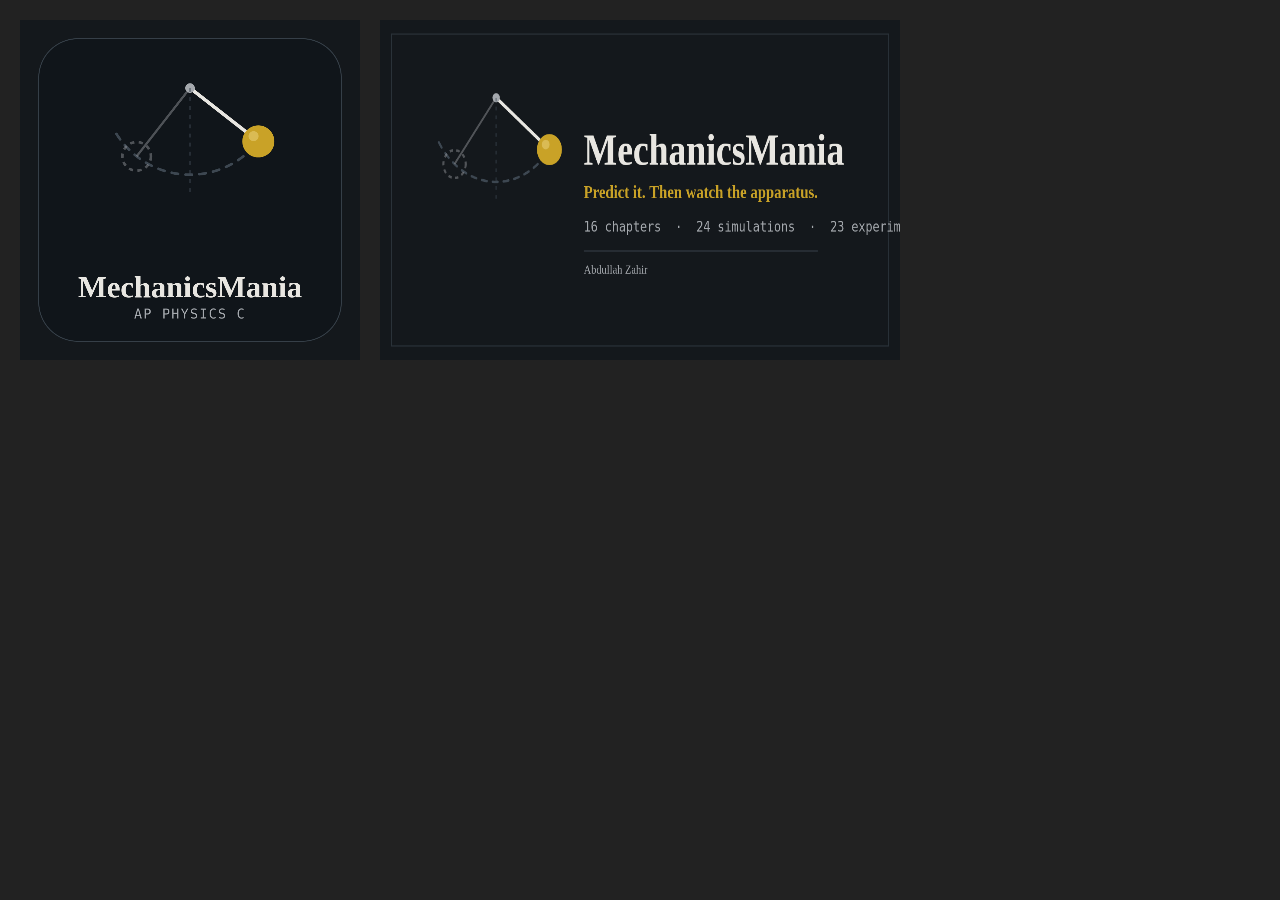
==== frontend/brand/logo-source.html @ 0b3b3548 "Add brand assets and the live site URL Logo at two sizes plus the canvas source that draws them, so " ====
<!doctype html>
<meta charset="utf-8">
<title>MechanicsMania logo</title>
<link rel="preconnect" href="https://fonts.googleapis.com">
<link rel="preconnect" href="https://fonts.gstatic.com" crossorigin>
<link href="https://fonts.googleapis.com/css2?family=Spectral:wght@400;600;700&family=IBM+Plex+Mono:wght@400;500&display=swap" rel="stylesheet">
<style>body{background:#222;margin:0;display:flex;gap:20px;padding:20px;flex-wrap:wrap}canvas{background:#000}</style>
<canvas id="sq" width="1024" height="1024" style="width:340px"></canvas>
<canvas id="wide" width="1200" height="630" style="width:520px"></canvas>
<script>
/* The app's own tokens, so the logo cannot drift from the product. */
const BG = "#14181c", STAGE = "#10151a", INK = "#e8e6e1",
      BRASS = "#c9a227", RULE = "#3d4751", MUTED = "#a4a8ad";

function roundRect(c, x, y, w, h, r) {
  c.beginPath();
  c.moveTo(x + r, y);
  c.arcTo(x + w, y, x + w, y + h, r);
  c.arcTo(x + w, y + h, x, y + h, r);
  c.arcTo(x, y + h, x, y, r);
  c.arcTo(x, y, x + w, y, r);
  c.closePath();
}

/* The mark: a pendulum caught mid-swing, with the arc it sweeps and a ghost of
   where it was. That pairing IS the product — you commit to a prediction, then
   watch the real apparatus run beside it. It also reads at 32 px, which a
   busier drawing would not. */
function mark(c, cx, cy, R, opts) {
  const o = opts || {};
  const pivotY = cy - R;
  const swing = 52 * Math.PI / 180;      // live bob, right of vertical
  const ghost = -38 * Math.PI / 180;     // ghost bob, left

  // the arc the bob sweeps
  c.save();
  c.strokeStyle = RULE;
  c.lineWidth = Math.max(R * 0.030, 1);
  c.setLineDash([R * 0.075, R * 0.085]);
  c.lineCap = "round";
  c.beginPath();
  c.arc(cx, pivotY, R, Math.PI / 2 - Math.abs(ghost) - 0.16, Math.PI / 2 + swing + 0.16);
  c.stroke();
  c.restore();

  const at = (a) => ({ x: cx + R * Math.sin(a), y: pivotY + R * Math.cos(a) });

  // the ghost: where the prediction put it
  const g = at(ghost);
  c.save();
  c.globalAlpha = 0.42;
  c.strokeStyle = MUTED;
  c.lineWidth = Math.max(R * 0.026, 1);
  c.beginPath(); c.moveTo(cx, pivotY); c.lineTo(g.x, g.y); c.stroke();
  c.setLineDash([R * 0.05, R * 0.05]);
  c.lineWidth = Math.max(R * 0.030, 1);
  c.beginPath(); c.arc(g.x, g.y, R * 0.165, 0, Math.PI * 2); c.stroke();
  c.restore();

  // the string, and the bob that actually swung
  const p = at(swing);
  c.save();
  c.strokeStyle = INK;
  c.lineWidth = Math.max(R * 0.040, 1.5);
  c.lineCap = "round";
  c.beginPath(); c.moveTo(cx, pivotY); c.lineTo(p.x, p.y); c.stroke();
  c.restore();

  c.fillStyle = BRASS;
  c.beginPath(); c.arc(p.x, p.y, R * 0.185, 0, Math.PI * 2); c.fill();
  // a highlight, so the bob reads as a sphere rather than a dot
  c.save();
  c.globalAlpha = 0.55;
  c.fillStyle = "#e8cf7a";
  c.beginPath(); c.arc(p.x - R * 0.055, p.y - R * 0.06, R * 0.058, 0, Math.PI * 2); c.fill();
  c.restore();

  // the pivot
  c.fillStyle = MUTED;
  c.beginPath(); c.arc(cx, pivotY, R * 0.055, 0, Math.PI * 2); c.fill();

  // the vertical it is measured from
  if (o.plumb !== false) {
    c.save();
    c.globalAlpha = 0.5;
    c.strokeStyle = RULE;
    c.lineWidth = Math.max(R * 0.020, 1);
    c.setLineDash([R * 0.045, R * 0.06]);
    c.beginPath(); c.moveTo(cx, pivotY); c.lineTo(cx, pivotY + R * 1.20); c.stroke();
    c.restore();
  }
}

// ---------------------------------------------------------------- square
(function () {
  const c = document.getElementById("sq").getContext("2d");
  const S = 1024;
  c.fillStyle = BG; c.fillRect(0, 0, S, S);

  // a plate, so the mark sits on something rather than floating
  c.save();
  c.fillStyle = STAGE;
  roundRect(c, S * 0.055, S * 0.055, S * 0.89, S * 0.89, S * 0.115);
  c.fill();
  c.strokeStyle = RULE; c.lineWidth = 3; c.globalAlpha = 0.85;
  roundRect(c, S * 0.055, S * 0.055, S * 0.89, S * 0.89, S * 0.115);
  c.stroke();
  c.restore();

  mark(c, S * 0.5, S * 0.455, S * 0.255);

  c.textAlign = "center";
  c.fillStyle = INK;
  c.font = '700 92px Spectral, Georgia, serif';
  c.fillText("MechanicsMania", S / 2, S * 0.815);

  c.fillStyle = MUTED;
  c.font = '500 40px "IBM Plex Mono", Consolas, monospace';
  c.letterSpacing = "4px";
  c.fillText("AP PHYSICS C", S / 2, S * 0.878);
})();

// ---------------------------------------------------------------- banner
(function () {
  const c = document.getElementById("wide").getContext("2d");
  const W = 1200, H = 630;
  c.fillStyle = BG; c.fillRect(0, 0, W, H);
  c.save();
  c.strokeStyle = RULE; c.globalAlpha = 0.55; c.lineWidth = 2;
  c.strokeRect(26, 26, W - 52, H - 52);
  c.restore();

  mark(c, 268, 300, 156);

  c.textAlign = "left";
  c.fillStyle = INK;
  c.font = '700 82px Spectral, Georgia, serif';
  c.fillText("MechanicsMania", 470, 268);

  c.fillStyle = BRASS;
  c.font = '600 34px Spectral, Georgia, serif';
  c.fillText("Predict it. Then watch the apparatus.", 470, 330);

  c.fillStyle = MUTED;
  c.font = '400 27px "IBM Plex Mono", Consolas, monospace';
  c.fillText("16 chapters  ·  24 simulations  ·  23 experiments", 470, 392);

  c.save();
  c.strokeStyle = RULE; c.lineWidth = 2; c.globalAlpha = 0.8;
  c.beginPath(); c.moveTo(470, 428); c.lineTo(1010, 428); c.stroke();
  c.restore();

  c.fillStyle = MUTED;
  c.font = '400 24px Spectral, Georgia, serif';
  c.fillText("Abdullah Zahir", 470, 470);
})();

window.__png = (id) => document.getElementById(id).toDataURL("image/png");
document.title = "ready";
</script>
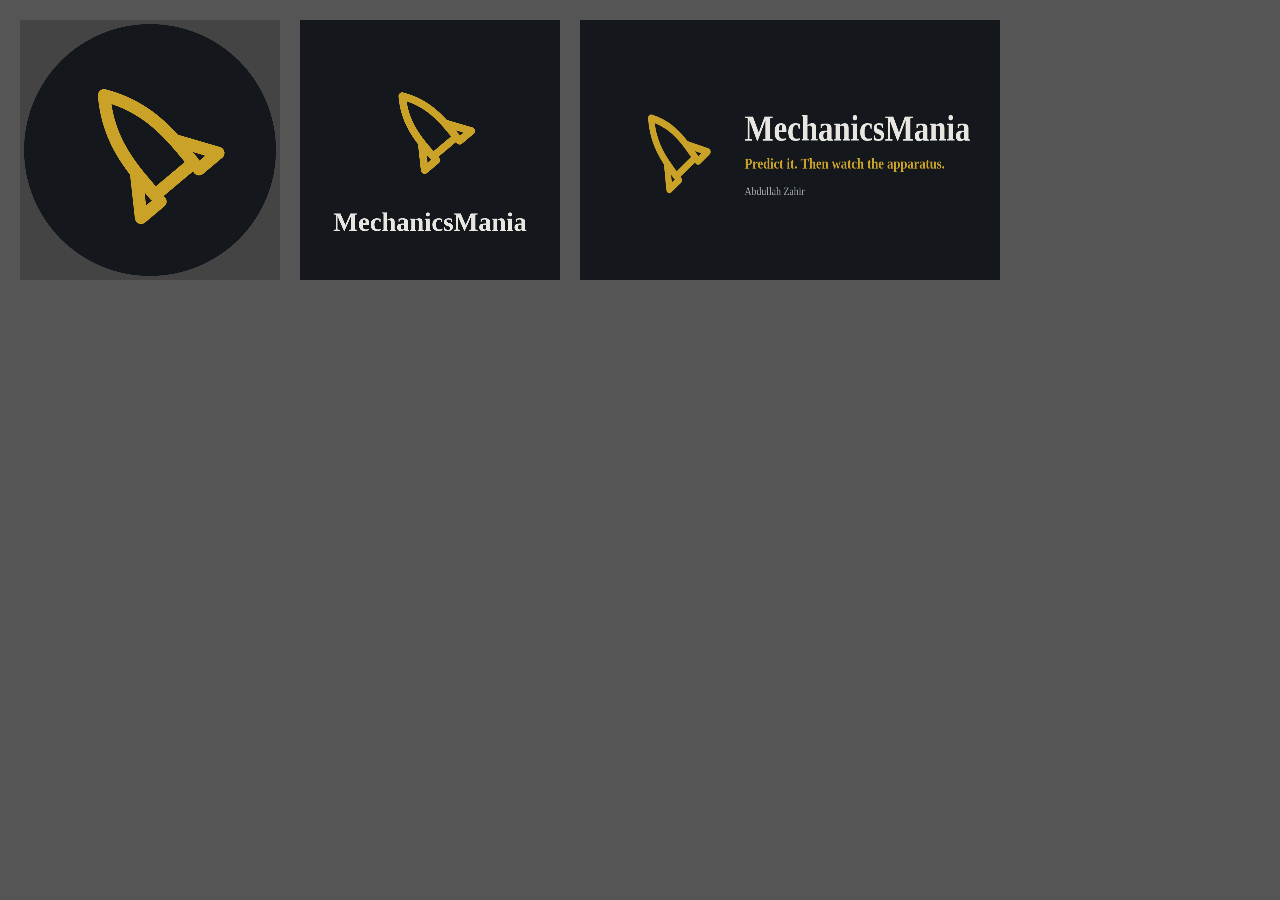
==== commit bb911a13: "Logo: use the rocket mark, drawn from the favicon's own paths Three sizes: the mark alone on transpa" ====
--- a/frontend/brand/logo-source.html
+++ b/frontend/brand/logo-source.html
@@ -3,158 +3,76 @@
 <title>MechanicsMania logo</title>
 <link rel="preconnect" href="https://fonts.googleapis.com">
 <link rel="preconnect" href="https://fonts.gstatic.com" crossorigin>
-<link href="https://fonts.googleapis.com/css2?family=Spectral:wght@400;600;700&family=IBM+Plex+Mono:wght@400;500&display=swap" rel="stylesheet">
-<style>body{background:#222;margin:0;display:flex;gap:20px;padding:20px;flex-wrap:wrap}canvas{background:#000}</style>
-<canvas id="sq" width="1024" height="1024" style="width:340px"></canvas>
-<canvas id="wide" width="1200" height="630" style="width:520px"></canvas>
+<link href="https://fonts.googleapis.com/css2?family=Spectral:wght@400;600;700&display=swap" rel="stylesheet">
+<style>body{background:#555;margin:0;display:flex;gap:20px;padding:20px;flex-wrap:wrap}canvas{background:#0003}</style>
+<canvas id="mark"  width="1024" height="1024" style="width:260px"></canvas>
+<canvas id="word"  width="1024" height="1024" style="width:260px"></canvas>
+<canvas id="wide"  width="1200" height="630"  style="width:420px"></canvas>
 <script>
-/* The app's own tokens, so the logo cannot drift from the product. */
-const BG = "#14181c", STAGE = "#10151a", INK = "#e8e6e1",
-      BRASS = "#c9a227", RULE = "#3d4751", MUTED = "#a4a8ad";
+/* The mark is the app's own favicon, redrawn from the identical path data so
+   the two can never drift apart. The favicon is authored in a 64-unit box;
+   everything below scales from that rather than being re-traced by eye. */
+const BG = "#14181c", INK = "#e8e6e1", BRASS = "#c9a227", MUTED = "#a4a8ad";
+const BODY = new Path2D("M32 15c5 7 6 14 6 21v5H26v-5c0-7 1-14 6-21z");
+const FINS = new Path2D("M26 34l-6 9h6M38 34l6 9h-6");
 
-function roundRect(c, x, y, w, h, r) {
-  c.beginPath();
-  c.moveTo(x + r, y);
-  c.arcTo(x + w, y, x + w, y + h, r);
-  c.arcTo(x + w, y + h, x, y + h, r);
-  c.arcTo(x, y + h, x, y, r);
-  c.arcTo(x, y, x + w, y, r);
-  c.closePath();
+/* Draw the favicon at any size. `disc` paints the dark ground the rocket sits
+   on; turn it off where the canvas already supplies one. */
+function rocket(c, cx, cy, r, disc) {
+  const k = r / 30;                       // the favicon's circle is r=30 of 64
+  c.save();
+  if (disc !== false) {
+    c.fillStyle = BG;
+    c.beginPath(); c.arc(cx, cy, r, 0, Math.PI * 2); c.fill();
+  }
+  c.translate(cx, cy);
+  c.scale(k, k);
+  c.translate(-32, -32);                  // the 64-box centre
+  c.translate(32, 32); c.rotate(-40 * Math.PI / 180); c.translate(-32, -32);
+  c.strokeStyle = BRASS;
+  c.lineWidth = 3;
+  c.lineJoin = "round";
+  c.lineCap = "round";
+  c.stroke(BODY);
+  c.stroke(FINS);
+  c.restore();
 }
 
-/* The mark: a pendulum caught mid-swing, with the arc it sweeps and a ghost of
-   where it was. That pairing IS the product — you commit to a prediction, then
-   watch the real apparatus run beside it. It also reads at 32 px, which a
-   busier drawing would not. */
-function mark(c, cx, cy, R, opts) {
-  const o = opts || {};
-  const pivotY = cy - R;
-  const swing = 52 * Math.PI / 180;      // live bob, right of vertical
-  const ghost = -38 * Math.PI / 180;     // ghost bob, left
+// -------------------------------------------------- 1. the mark, on its own
+(function () {
+  const c = document.getElementById("mark").getContext("2d");
+  c.clearRect(0, 0, 1024, 1024);          // transparent outside the disc
+  rocket(c, 512, 512, 496);
+})();
 
-  // the arc the bob sweeps
-  c.save();
-  c.strokeStyle = RULE;
-  c.lineWidth = Math.max(R * 0.030, 1);
-  c.setLineDash([R * 0.075, R * 0.085]);
-  c.lineCap = "round";
-  c.beginPath();
-  c.arc(cx, pivotY, R, Math.PI / 2 - Math.abs(ghost) - 0.16, Math.PI / 2 + swing + 0.16);
-  c.stroke();
-  c.restore();
-
-  const at = (a) => ({ x: cx + R * Math.sin(a), y: pivotY + R * Math.cos(a) });
-
-  // the ghost: where the prediction put it
-  const g = at(ghost);
-  c.save();
-  c.globalAlpha = 0.42;
-  c.strokeStyle = MUTED;
-  c.lineWidth = Math.max(R * 0.026, 1);
-  c.beginPath(); c.moveTo(cx, pivotY); c.lineTo(g.x, g.y); c.stroke();
-  c.setLineDash([R * 0.05, R * 0.05]);
-  c.lineWidth = Math.max(R * 0.030, 1);
-  c.beginPath(); c.arc(g.x, g.y, R * 0.165, 0, Math.PI * 2); c.stroke();
-  c.restore();
-
-  // the string, and the bob that actually swung
-  const p = at(swing);
-  c.save();
-  c.strokeStyle = INK;
-  c.lineWidth = Math.max(R * 0.040, 1.5);
-  c.lineCap = "round";
-  c.beginPath(); c.moveTo(cx, pivotY); c.lineTo(p.x, p.y); c.stroke();
-  c.restore();
-
-  c.fillStyle = BRASS;
-  c.beginPath(); c.arc(p.x, p.y, R * 0.185, 0, Math.PI * 2); c.fill();
-  // a highlight, so the bob reads as a sphere rather than a dot
-  c.save();
-  c.globalAlpha = 0.55;
-  c.fillStyle = "#e8cf7a";
-  c.beginPath(); c.arc(p.x - R * 0.055, p.y - R * 0.06, R * 0.058, 0, Math.PI * 2); c.fill();
-  c.restore();
-
-  // the pivot
-  c.fillStyle = MUTED;
-  c.beginPath(); c.arc(cx, pivotY, R * 0.055, 0, Math.PI * 2); c.fill();
-
-  // the vertical it is measured from
-  if (o.plumb !== false) {
-    c.save();
-    c.globalAlpha = 0.5;
-    c.strokeStyle = RULE;
-    c.lineWidth = Math.max(R * 0.020, 1);
-    c.setLineDash([R * 0.045, R * 0.06]);
-    c.beginPath(); c.moveTo(cx, pivotY); c.lineTo(cx, pivotY + R * 1.20); c.stroke();
-    c.restore();
-  }
-}
-
-// ---------------------------------------------------------------- square
+// -------------------------------------------- 2. the mark with the wordmark
 (function () {
-  const c = document.getElementById("sq").getContext("2d");
-  const S = 1024;
-  c.fillStyle = BG; c.fillRect(0, 0, S, S);
-
-  // a plate, so the mark sits on something rather than floating
-  c.save();
-  c.fillStyle = STAGE;
-  roundRect(c, S * 0.055, S * 0.055, S * 0.89, S * 0.89, S * 0.115);
-  c.fill();
-  c.strokeStyle = RULE; c.lineWidth = 3; c.globalAlpha = 0.85;
-  roundRect(c, S * 0.055, S * 0.055, S * 0.89, S * 0.89, S * 0.115);
-  c.stroke();
-  c.restore();
-
-  mark(c, S * 0.5, S * 0.455, S * 0.255);
-
+  const c = document.getElementById("word").getContext("2d");
+  c.fillStyle = BG; c.fillRect(0, 0, 1024, 1024);
+  rocket(c, 512, 430, 300, false);
   c.textAlign = "center";
   c.fillStyle = INK;
-  c.font = '700 92px Spectral, Georgia, serif';
-  c.fillText("MechanicsMania", S / 2, S * 0.815);
-
-  c.fillStyle = MUTED;
-  c.font = '500 40px "IBM Plex Mono", Consolas, monospace';
-  c.letterSpacing = "4px";
-  c.fillText("AP PHYSICS C", S / 2, S * 0.878);
+  c.font = '700 104px Spectral, Georgia, serif';
+  c.fillText("MechanicsMania", 512, 830);
 })();
 
-// ---------------------------------------------------------------- banner
+// ------------------------------------------------------------- 3. a banner
 (function () {
   const c = document.getElementById("wide").getContext("2d");
   const W = 1200, H = 630;
   c.fillStyle = BG; c.fillRect(0, 0, W, H);
-  c.save();
-  c.strokeStyle = RULE; c.globalAlpha = 0.55; c.lineWidth = 2;
-  c.strokeRect(26, 26, W - 52, H - 52);
-  c.restore();
-
-  mark(c, 268, 300, 156);
-
+  rocket(c, 268, 315, 178, false);
   c.textAlign = "left";
   c.fillStyle = INK;
-  c.font = '700 82px Spectral, Georgia, serif';
-  c.fillText("MechanicsMania", 470, 268);
-
+  c.font = '700 88px Spectral, Georgia, serif';
+  c.fillText("MechanicsMania", 470, 292);
   c.fillStyle = BRASS;
-  c.font = '600 34px Spectral, Georgia, serif';
-  c.fillText("Predict it. Then watch the apparatus.", 470, 330);
-
+  c.font = '600 36px Spectral, Georgia, serif';
+  c.fillText("Predict it. Then watch the apparatus.", 470, 360);
   c.fillStyle = MUTED;
-  c.font = '400 27px "IBM Plex Mono", Consolas, monospace';
-  c.fillText("16 chapters  ·  24 simulations  ·  23 experiments", 470, 392);
-
-  c.save();
-  c.strokeStyle = RULE; c.lineWidth = 2; c.globalAlpha = 0.8;
-  c.beginPath(); c.moveTo(470, 428); c.lineTo(1010, 428); c.stroke();
-  c.restore();
-
-  c.fillStyle = MUTED;
-  c.font = '400 24px Spectral, Georgia, serif';
-  c.fillText("Abdullah Zahir", 470, 470);
+  c.font = '400 28px Spectral, Georgia, serif';
+  c.fillText("Abdullah Zahir", 470, 424);
 })();
 
-window.__png = (id) => document.getElementById(id).toDataURL("image/png");
 document.title = "ready";
 </script>
